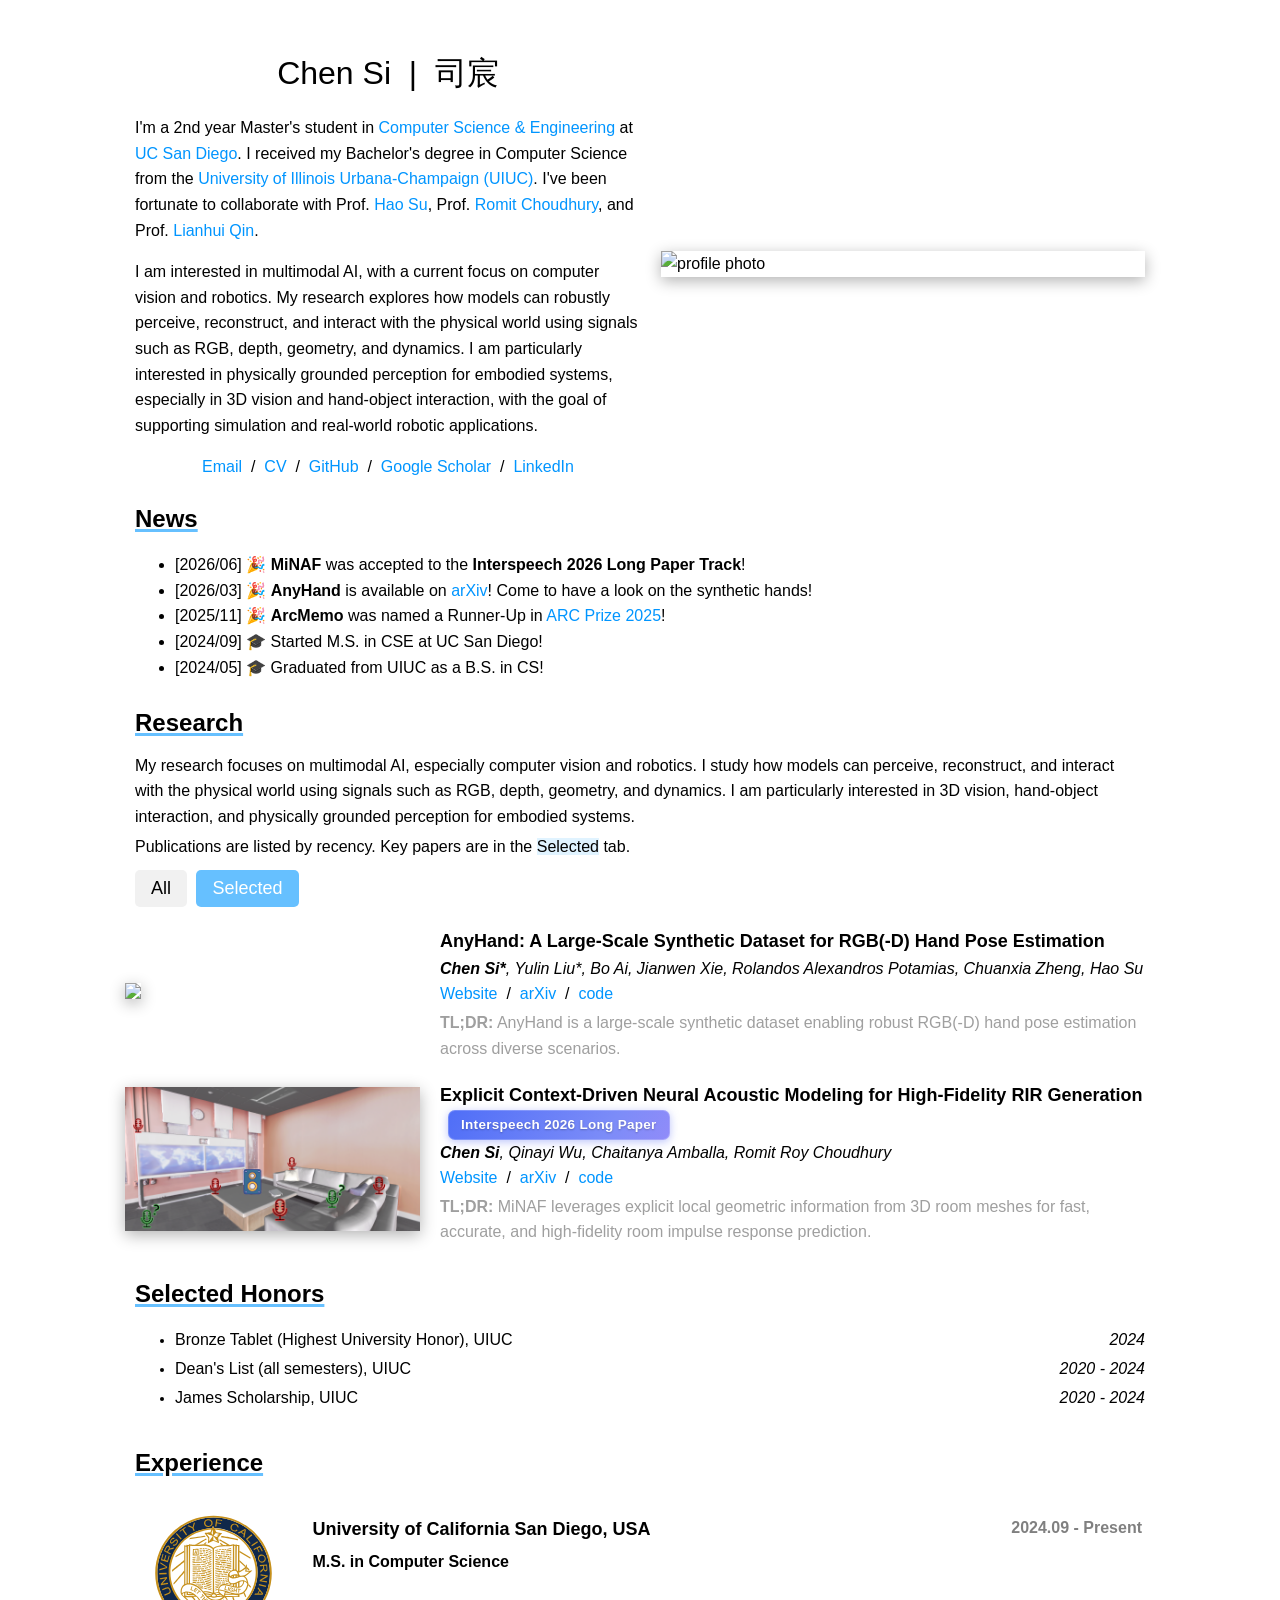
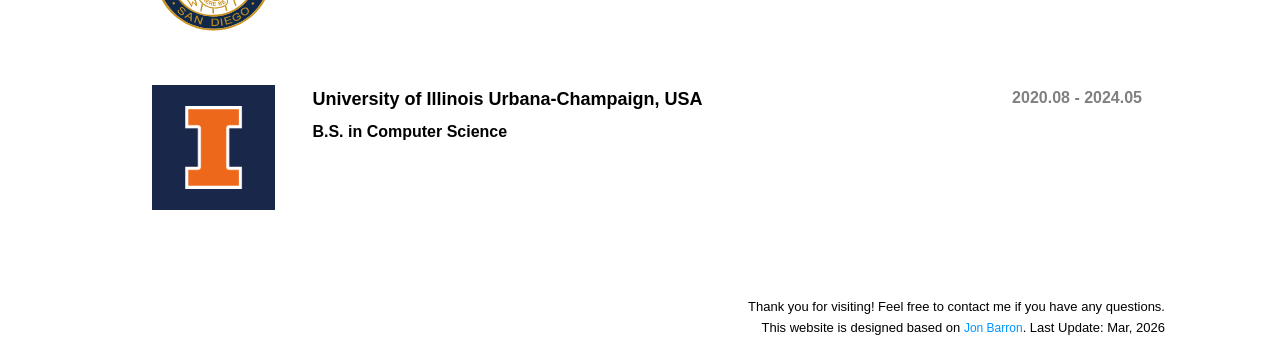
==== index.html @ aae773c6 "Update index.html" ====
<!DOCTYPE HTML>
<html lang="en">
  <head>
    <title>Chen Si</title>
    
    <meta http-equiv="Content-Type" content="text/html; charset=UTF-8">
    <meta name="author" content="Chen Si">
    <meta name="viewport" content="width=1000px, initial-scale=0.8, maximum-scale=2.0, user-scalable=yes">

    <link rel="shortcut icon" href="images/favicon.svg" type="image/svg+xml">
    <link rel="stylesheet" type="text/css" href="stylesheet.css">
    <link rel="stylesheet" href="https://cdnjs.cloudflare.com/ajax/libs/font-awesome/6.0.0-beta3/css/all.min.css">

    <style>
      .filter-container {
        padding-left: 20px;
        margin-bottom: 10px;
      }

      .filter-btn {
        border: none;
        outline: none;
        padding: 8px 16px;
        background-color: #f1f1f1;
        cursor: pointer;
        font-size: 18px;
        margin-right: 5px;
        border-radius: 5px;
        font-family: 'Lato', Verdana, Helvetica, sans-serif;
      }

      .filter-btn:hover {
        background-color: #ddd;
      }

      .filter-btn.active {
        background-color: #66c0ff;
        color: white;
      }
    </style>
  </head>


  <body>
    <table style="width:100%; max-width:1050px; border:0px; border-spacing:0px; border-collapse:separate; margin-left:auto; margin-right:auto;">
      <tbody>
        <tr style="padding:0px">
          <td style="padding:0px">
            
            <!-- Profile -->
            <table style="width:100%; border:0px; border-spacing:0px; border-collapse:separate; margin-left:auto; margin-right:auto;">
              <tbody>
                <tr style="padding:0px">

                  <td style="padding: 20px; width:52%; vertical-align:middle">
                    <p class="webname" style="text-align: center;">
                      Chen Si &nbsp;|&nbsp; 司宸
                    </p>

                    <p>
                      I'm a 2nd year Master's student in <a href="https://cse.ucsd.edu/">Computer Science &amp; Engineering</a> at <a href="https://ucsd.edu/">UC San Diego</a>.
                      I received my Bachelor's degree in Computer Science from the <a href="https://illinois.edu/">University of Illinois Urbana-Champaign (UIUC)</a>.
                      I've been fortunate to collaborate with Prof. <a href="https://scholar.google.com/citations?user=1P8Zu04AAAAJ">Hao Su</a>, Prof. <a href="https://croy.web.engr.illinois.edu/">Romit Choudhury</a>, and Prof. <a href="https://lianhui.ucsd.edu/">Lianhui Qin</a>.
                    </p>

                    <p>
                      I am interested in multimodal AI, with a current focus on computer vision and robotics. 
                      My research explores how models can robustly perceive, reconstruct, and interact with the physical world using signals such as RGB, depth, geometry, and dynamics. 
                      I am particularly interested in physically grounded perception for embodied systems, especially in 3D vision and hand-object interaction, with the goal of supporting simulation and real-world robotic applications.
                    </p>

                    <p style="text-align:center; margin-top: 0px; margin-bottom: 0px;">
                      <script>
                        const user = "chen.si.cse";
                        const domain = "gmail.com";
                        const link = document.createElement("a");
                        link.href = "mailto:" + user + "@" + domain;
                        link.textContent = "Email";
                        document.currentScript.replaceWith(link);
                      </script> &nbsp;/&nbsp;
                      <a href="data/ChenSi-CV.pdf">CV</a> &nbsp;/&nbsp;
                      <a href="https://github.com/chen-si-cs">GitHub</a> &nbsp;/&nbsp;
                      <a href="https://scholar.google.com/citations?user=T4cfGQkAAAAJ">Google Scholar</a> &nbsp;/&nbsp;
                      <a href="https://www.linkedin.com/in/chen-si-780648248/">LinkedIn</a>
                    </p>
                  </td>

                  <!-- <td style="padding: 20px; padding-left: 0px; padding-bottom: 0px; width:20%; max-width:40%">
                    <img 
                    style="width:100%; max-width:100%; object-fit: cover; border-radius: 0%; box-shadow: 0 4px 15px 0 rgba(0, 0, 0, 0.3);" 
                    alt="profile photo" 
                    src="images/Chen_Si_profile.png" 
                    class="hoverZoomLink">
                  </td> -->
                  <td style="padding: 20px; padding-left: 0px; padding-bottom: 0px; width:48%; max-width:48%; vertical-align:middle;">
                    <img
                      style="
                        width:100%;
                        height:auto;
                        object-fit: contain;
                        border-radius: 0%;
                        box-shadow: 0 4px 15px 0 rgba(0, 0, 0, 0.3);
                        display:block;
                      "
                      alt="profile photo"
                      src="images/Chen_Si_Profile.jpg"
                      class="hoverZoomLink">
                  </td>
                </tr>
              </tbody>
            </table>
            
            <!-- News -->
            <table style="width:100%; border:0px; border-spacing:0px; border-collapse:separate; margin-left:auto; margin-right:auto;">
              <tbody>
                <tr>
                  <td style="padding-top: 0px; padding-bottom: 10px; padding-left: 20px; padding-right: 20px; width:100%; vertical-align:middle">
                    <h2><b>News</b></h2>
                    <ul class="news-list">
                      <li>[2026/06] 🎉 <strong>MiNAF</strong> was accepted to the <strong>Interspeech 2026 Long Paper Track</strong>!</li>
                      <li>[2026/03] 🎉 <strong>AnyHand</strong> is available on <a href="https://arxiv.org/abs/2603.25726">arXiv</a>! Come to have a look on the synthetic hands!</li>
                      <li>[2025/11] 🎉 <strong>ArcMemo</strong> was named a Runner-Up in <a href="https://arcprize.org/competitions/2025#:~:text=%22ArcMemo%3A%20Abstract%20Reasoning%20Composition%20with%20Lifelong%20LLM%20Memory%22">ARC Prize 2025</a>!</li>
                      <li> [2024/09] 🎓 Started M.S. in CSE at UC San Diego! </li>
                      <li> [2024/05] 🎓 Graduated from UIUC as a B.S. in CS! </li>
                    </ul>
                  </td>
                </tr>
              </tbody>
            </table>

            <!-- Research -->
            <table style="width:100%; border:0px; border-spacing:0px; border-collapse:separate; margin-left:auto; margin-right:auto;">
              <tbody>
                <tr>
                  <td style="padding-top: 0px; padding-bottom: 0px; padding-left: 20px; padding-right: 20px; width:100%; vertical-align:middle">
                    <h2><b>Research</b></h2>
                    <p style="margin-top: 10px; margin-bottom: 5px;">
                      My research focuses on multimodal AI, especially computer vision and robotics. 
                      I study how models can perceive, reconstruct, and interact with the physical world using signals such as RGB, depth, geometry, and dynamics. 
                      I am particularly interested in 3D vision, hand-object interaction, and physically grounded perception for embodied systems.
                    </p>
                    <p style="margin-top: 0px; margin-bottom: 10px;">
                      Publications are listed by recency. Key papers are in the <span style="background-color: rgba(102, 192, 255, 0.2);">Selected</span> tab.
                    </p>  
                  </td>
                </tr>
              </tbody>
            </table>
            
            <div id="filter-buttons" class="filter-container">
              <button class="filter-btn" onclick="filterSelection('all')"> All</button>
              <button class="filter-btn active" onclick="filterSelection('selected')"> Selected</button>
            </div>


            <table style="width:100%; border:0px; border-spacing:0px; border-collapse:separate; margin-left:auto; margin-right:auto;">
              <tbody>

                <!-- ====== AnyHand ====== -->
                <tr class="paper-row selected">
                  <td style="padding:10px; width:30%; vertical-align:middle">
                    <img src='images/AnyHand_teaser.png' style="width:100%; height:auto; box-shadow: 0 4px 15px 0 rgba(0, 0, 0, 0.3);">
                  </td>

                  <td style="padding:10px; width:70%; vertical-align:middle">
                    <span class="papertitle">
                      AnyHand: A Large-Scale Synthetic Dataset for RGB(-D) Hand Pose Estimation
                    </span>
                    <br>
                    <i>
                      <span class="strong-author">Chen Si*</span>, 
                      <span class="author">Yulin Liu*</span>, 
                      <span class="author">Bo Ai</span>,
                      <span class="author">Jianwen Xie</span>,
                      <span class="author">Rolandos Alexandros Potamias</span>,
                      <span class="author">Chuanxia Zheng</span>,
                      <span class="author">Hao Su</span>
                    </i>
                    <br>
                        
                    <a href="https://chen-si-cs.github.io/projects/AnyHand">Website</a>
                    &nbsp;/&nbsp;
                    <a href="https://arxiv.org/abs/2603.25726">arXiv</a>
                    &nbsp;/&nbsp;
                    <a href="https://github.com/chen-si-cs/AnyHand"> code </a>
                    <br>

                    <div class="TLDR">
                      <strong>TL;DR:</strong> 
                      AnyHand is a large-scale synthetic dataset enabling robust RGB(-D) hand pose estimation across diverse scenarios.
                    </div>
                  </td>
                </tr>
                <!-- ====== END PUBLICATION ====== -->

                <!-- ====== ArcMemo ====== -->
                <tr class="paper-row all">
                  <td style="padding:10px; width:30%; vertical-align:middle">
                    <img src='images/ArcMemo_teaser.png' style="width:100%; height:auto; box-shadow: 0 4px 15px 0 rgba(0, 0, 0, 0.3);">
                  </td>

                  <td style="padding:10px; width:70%; vertical-align:middle">
                    <span class="papertitle">
                      ArcMemo: Abstract Reasoning Composition with Lifelong LLM Memory
                    </span>
                    <br>
                    <i>
                      <span class="author">Matthew Ho</span>, 
                      <span class="strong-author">Chen Si</span>, 
                      <span class="author">Zhaoxiang Feng</span>, 
                      <span class="author">Fangxu Yu</span>,
                      <span class="author">Zhijian Liu</span>,
                      <span class="author">Zhiting Hu</span>,
                      <span class="author">Lianhui Qin</span>
                    </i>
                    <br>
                    <a href="https://arxiv.org/abs/2509.04439">arXiv</a>
                    <br>

                    <div class="TLDR">
                      <strong>TL;DR:</strong> 
                      ArcMemo is a memory-augmented agent framework for ARC that improves puzzle solving by storing, retrieving, and reusing useful intermediate reasoning patterns across tasks.
                    </div>
                  </td>
                </tr>
                <!-- ====== END PUBLICATION ====== -->

                <!-- ====== MiNAF ====== -->
                <tr class="paper-row selected">
                  <td style="padding:10px; width:30%; vertical-align:middle">
                    <img src='images/MiNAF_teaser.png' style="width:100%; height:auto; box-shadow: 0 4px 15px 0 rgba(0, 0, 0, 0.3);">
                  </td>

                  <td style="padding:10px; width:70%; vertical-align:middle">
                    <span class="papertitle">
                      Explicit Context-Driven Neural Acoustic Modeling for High-Fidelity RIR Generation
                    </span>
                    <span class="venue-tab">Interspeech 2026 Long Paper</span>
                    <br>
                    <i>
                      <span class="strong-author">Chen Si</span>, 
                      <span class="author">Qinayi Wu</span>, 
                      <span class="author">Chaitanya Amballa</span>, 
                      <span class="author">Romit Roy Choudhury</span>
                    </i>
                    <br>

                    <a href="https://chen-si-cs.github.io/projects/MiNAF/">Website</a>
                    &nbsp;/&nbsp;
                    <a href="https://arxiv.org/abs/2509.15210">arXiv</a>
                    &nbsp;/&nbsp;
                    <a href="#">code</a>
                    <br>

                    <div class="TLDR">
                      <strong>TL;DR:</strong> 
                      MiNAF leverages explicit local geometric information from 3D room meshes for fast, accurate, and high-fidelity room impulse response prediction.
                    </div>
                  </td>
                </tr>
                <!-- ====== END PUBLICATION ====== -->


                <!-- ====== Coupled management of electric vehicle ====== -->
                <tr class="paper-row all">
                  <td style="padding:10px; width:30%; vertical-align:middle">
                    <img src='images/Coupled_teaser.jpg' style="width:100%; height:auto; box-shadow: 0 4px 15px 0 rgba(0, 0, 0, 0.3);">
                  </td>

                  <td style="padding:10px; width:70%; vertical-align:middle">
                    <span class="papertitle">
                      Coupled management of electric vehicle workplace charging and office building loads
                    </span>
                    <br>
                    <i>
                      <span class="author">Shanshan Liu</span>, 
                      <span class="author">Alex Vlachokostas</span>, 
                      <span class="strong-author">Chen Si</span>, 
                      <span class="author">Eleftheria Kontou</span>
                    </i>
                    <br>

                    <a href="https://doi.org/10.1016/j.trd.2024.104317">Paper</a>
                    <br>

                    <div>
                      <span class="venue"><em>Transportation Research Part D: Transport and Environment, Volume 134, September 2024</em></span>
                    </div>

                    <div class="TLDR">
                      <strong>TL;DR:</strong> 
                      A framework that jointly manages workplace EV charging and office building energy use, showing that smart building controls and optimized charging schedules can cut costs across different U.S. climates.
                    </div>
                  </td>
                </tr>
                <!-- ====== END PUBLICATION ====== -->

              </tbody>
            </table>

            <!-- Filter script -->
            <script data-cfasync="false" src="/cdn-cgi/scripts/5c5dd728/cloudflare-static/email-decode.min.js"></script><script>
              filterSelection("selected"); // Show selected papers by default

              function filterSelection(c) {
                var x, i;
                x = document.getElementsByClassName("paper-row");
                if (c == "all") c = "";
                for (i = 0; i < x.length; i++) {
                  w3RemoveClass(x[i], "show");
                  if (x[i].className.indexOf(c) > -1) w3AddClass(x[i], "show");
                }
              }

              function w3AddClass(element, name) {
                var i, arr1, arr2;
                arr1 = element.className.split(" ");
                arr2 = name.split(" ");
                for (i = 0; i < arr2.length; i++) {
                  if (arr1.indexOf(arr2[i]) == -1) {
                    element.className += " " + arr2[i];
                  }
                }
              }

              function w3RemoveClass(element, name) {
                var i, arr1, arr2;
                arr1 = element.className.split(" ");
                arr2 = name.split(" ");
                for (i = 0; i < arr2.length; i++) {
                  while (arr1.indexOf(arr2[i]) > -1) {
                    arr1.splice(arr1.indexOf(arr2[i]), 1);
                  }
                }
                element.className = arr1.join(" ");
              }
              
              // Add active class to the current control button
              var btnContainer = document.getElementById("filter-buttons");
              var btns = btnContainer.getElementsByClassName("filter-btn");
              for (var i = 0; i < btns.length; i++) {
                btns[i].addEventListener("click", function() {
                  var current = document.getElementsByClassName("active");
                  current[0].className = current[0].className.replace(" active", "");
                  this.className += " active";
                });
              }
              
              // CSS rule to hide/show paper rows
              var styleSheet = document.createElement("style");
              styleSheet.type = "text/css";
              styleSheet.innerText = ".paper-row {display: none;} .show {display: table-row;}";
              document.head.appendChild(styleSheet);
            </script>

            <!-- Honors -->
            <table style="width:100%; border:0px; border-spacing:0px; border-collapse:separate; margin-top: 20px; margin-left:auto; margin-right:auto;">
              <tbody>
                <tr>
                  <td style="padding-top: 0px; padding-bottom: 10px; padding-left: 20px; padding-right: 20px; width:100%; vertical-align:middle">
                    <h2><b>Selected Honors</b></h2>
                    <ul class="award-list">
                      <li>
                        <span style="font-size: 16px;">Bronze Tablet (Highest University Honor), UIUC</span>
                        <span style="font-size: 16px;" class="year"><i>2024</i></span>
                      </li>
                      <li>
                        <span style="font-size: 16px;">Dean's List (all semesters), UIUC</span>
                        <span style="font-size: 16px;" class="year"><i>2020 - 2024</i></span>
                      </li>
                      <li>
                        <span style="font-size: 16px;">James Scholarship, UIUC</span>
                        <span style="font-size: 16px;" class="year"><i>2020 - 2024</i></span>
                      </li>
                    </ul>
                  </td>
                </tr>
              </tbody>
            </table>

            <!-- Experience -->
            <table style="width:100%; border:0px; border-spacing:0px; border-collapse:separate; margin-left:auto; margin-right:auto;">
              <tbody>
                <tr>
                  <td style="padding-top: 10px; padding-bottom: 10px; padding-left: 20px; padding-right: 20px; width:100%; vertical-align:middle">
                    <h2><b>Experience</b></h2>
                  </td>
                </tr>
              </tbody>
            </table>

            <!-- UCSD -->
            <table style="width:98%; margin-left:20px; border:none; padding:0px;">
              <tbody>
                <tr>
                  <td style="padding:15px; width:15%; vertical-align:middle; padding-top:20px;">
                    <img src='images/ucsd-seal.svg' style="width:100%; height:auto;">
                  </td>
                  <td style="padding-top:20px; padding-left:20px; padding-right:20px; padding-bottom: 24px; width:85%; vertical-align:top;">
                    <h3>
                      University of California San Diego, USA
                      <span class="dates">2024.09 - Present</span>
                    </h3>
                    <b>M.S. in Computer Science</b>
                  </td>
                </tr>
              </tbody>
            </table>

            <!-- UIUC -->
            <table style="width:98%; margin-left:20px; border:none; padding:0px;">
              <tbody>
                <tr>
                  <td style="padding:15px; width:15%; vertical-align:middle; padding-top:20px;">
                    <img src='images/UIUC_logo.png' style="width:100%; height:auto;">
                  </td>
                  <td style="padding-top:20px; padding-left:20px; padding-right:20px; width:85%; vertical-align:top;">
                    <h3>
                      University of Illinois Urbana-Champaign, USA
                      <span class="dates">2020.08 - 2024.05</span>
                    </h3>
                    <b>B.S. in Computer Science</b>
                  </td>
                </tr>
              </tbody>
            </table>

            <!-- <script type="text/javascript" id="clustrmaps" 
              src="//clustrmaps.com/map_v2.js?d=vv2S6hZrQ4k5eF4-z1l60viU_av94RjeN069-KVw_X0&cl=ffffff&w=350">
            </script> -->
            <!-- Visitor Map -->
            <div style="text-align:center; margin: 24px 0 10px 0;">
              <!-- Paste your MapMyVisitors embed code here -->
              <script type='text/javascript' id='mapmyvisitors' src='https://mapmyvisitors.com/map.js?cl=ffffff&w=a&t=tt&d=lBoqN_BNN5IZuGaZ-_A2JKpVEtS-_6S_xAhwtsWDgOA'></script>
            </div>

            <!-- Footer -->
            <table style="width:100%; border:0px; border-spacing:0px; border-collapse:separate; margin-left:auto; margin-right:auto;">
              <tbody>
                <tr>
                  <td style="padding:0px">
                    <br>
                    <p style="text-align:right; font-size:small;">
                      Thank you for visiting! Feel free to contact me if you have any questions.
                      <br>
                      This website is designed based on <a href="https://jonbarron.info/" style="font-size: 12px;">Jon Barron</a>.
                      Last Update: Mar, 2026
                    </p>
                  </td>
                </tr>
              </tbody>
            </table>

          </td>
        </tr>
      </tbody>
    </table>
  </body>
</html>
---- stylesheet.css ----
/* latin-ext */
@font-face {
  font-family: 'Lato';
  font-style: italic;
  font-weight: 400;
  src: local('Lato Italic'), local('Lato-Italic'), url(https://fonts.gstatic.com/s/lato/v15/S6u8w4BMUTPHjxsAUi-qNiXg7eU0.woff2) format('woff2');
  unicode-range: U+0100-024F, U+0259, U+1E00-1EFF, U+2020, U+20A0-20AB, U+20AD-20CF, U+2113, U+2C60-2C7F, U+A720-A7FF;
}
/* latin */
@font-face {
  font-family: 'Lato';
  font-style: italic;
  font-weight: 400;
  src: local('Lato Italic'), local('Lato-Italic'), url(https://fonts.gstatic.com/s/lato/v15/S6u8w4BMUTPHjxsAXC-qNiXg7Q.woff2) format('woff2');
  unicode-range: U+0000-00FF, U+0131, U+0152-0153, U+02BB-02BC, U+02C6, U+02DA, U+02DC, U+2000-206F, U+2074, U+20AC, U+2122, U+2191, U+2193, U+2212, U+2215, U+FEFF, U+FFFD;
}
/* latin-ext */
@font-face {
  font-family: 'Lato';
  font-style: italic;
  font-weight: 700;
  src: local('Lato Bold Italic'), local('Lato-BoldItalic'), url(https://fonts.gstatic.com/s/lato/v15/S6u_w4BMUTPHjxsI5wq_FQftx9897sxZ.woff2) format('woff2');
  unicode-range: U+0100-024F, U+0259, U+1E00-1EFF, U+2020, U+20A0-20AB, U+20AD-20CF, U+2113, U+2C60-2C7F, U+A720-A7FF;
}
/* latin */
@font-face {
  font-family: 'Lato';
  font-style: italic;
  font-weight: 700;
  src: local('Lato Bold Italic'), local('Lato-BoldItalic'), url(https://fonts.gstatic.com/s/lato/v15/S6u_w4BMUTPHjxsI5wq_Gwftx9897g.woff2) format('woff2');
  unicode-range: U+0000-00FF, U+0131, U+0152-0153, U+02BB-02BC, U+02C6, U+02DA, U+02DC, U+2000-206F, U+2074, U+20AC, U+2122, U+2191, U+2193, U+2212, U+2215, U+FEFF, U+FFFD;
}
/* latin-ext */
@font-face {
  font-family: 'Lato';
  font-style: normal;
  font-weight: 400;
  src: local('Lato Regular'), local('Lato-Regular'), url(https://fonts.gstatic.com/s/lato/v15/S6uyw4BMUTPHjxAwXiWtFCfQ7A.woff2) format('woff2');
  unicode-range: U+0100-024F, U+0259, U+1E00-1EFF, U+2020, U+20A0-20AB, U+20AD-20CF, U+2113, U+2C60-2C7F, U+A720-A7FF;
}
/* latin */
@font-face {
  font-family: 'Lato';
  font-style: normal;
  font-weight: 400;
  src: local('Lato Regular'), local('Lato-Regular'), url(https://fonts.gstatic.com/s/lato/v15/S6uyw4BMUTPHjx4wXiWtFCc.woff2) format('woff2');
  unicode-range: U+0000-00FF, U+0131, U+0152-0153, U+02BB-02BC, U+02C6, U+02DA, U+02DC, U+2000-206F, U+2074, U+20AC, U+2122, U+2191, U+2193, U+2212, U+2215, U+FEFF, U+FFFD;
}
/* latin-ext */
@font-face {
  font-family: 'Lato';
  font-style: normal;
  font-weight: 700;
  src: local('Lato Bold'), local('Lato-Bold'), url(https://fonts.gstatic.com/s/lato/v15/S6u9w4BMUTPHh6UVSwaPGQ3q5d0N7w.woff2) format('woff2');
  unicode-range: U+0100-024F, U+0259, U+1E00-1EFF, U+2020, U+20A0-20AB, U+20AD-20CF, U+2113, U+2C60-2C7F, U+A720-A7FF;
}
/* latin */
@font-face {
  font-family: 'Lato';
  font-style: normal;
  font-weight: 700;
  src: local('Lato Bold'), local('Lato-Bold'), url(https://fonts.gstatic.com/s/lato/v15/S6u9w4BMUTPHh6UVSwiPGQ3q5d0.woff2) format('woff2');
  unicode-range: U+0000-00FF, U+0131, U+0152-0153, U+02BB-02BC, U+02C6, U+02DA, U+02DC, U+2000-206F, U+2074, U+20AC, U+2122, U+2191, U+2193, U+2212, U+2215, U+FEFF, U+FFFD;
}

/* href */
a {
  color: #0095ff;
  text-decoration: none;
}

a:focus,
a:hover {
  color: #FF9547;
  text-decoration: none;
}

body {
  font-size: 16px;
  line-height: 1.6;
}

tr,
td,
th,
p,
a,
li {
  font-family: 'Lato', Verdana, Helvetica, sans-serif;
  font-size: 16px;
}

h2 {
  margin: 0;
  font-weight: normal;
  font-family: 'Lato', Verdana, Helvetica, sans-serif;
  font-size: 24px;
  text-decoration: underline;
  text-decoration-color: #66c0ff;
  text-decoration-thickness: 3px;
}

h3 {
  margin: 0;
  font-size: 18px;
  font-weight: bold;
  padding-bottom: 6px;
}

.strong-author {
  font-family: 'Lato', Verdana, Helvetica, sans-serif;
  font-size: 16px;
  font-weight: bold;
}

.author {
  font-family: 'Lato', Verdana, Helvetica, sans-serif;
  font-size: 16px;
}

.webname {
  padding-top: 20px;
  margin: 0;
  font-family: 'Lato', Verdana, Helvetica, sans-serif;
  font-size: 32px;
}

.papertitle {
  font-family: 'Lato', Verdana, Helvetica, sans-serif;
  font-size: 18px;
  font-weight: 700;
}

.award-venue {
  color: #ffa03c;
  font-weight: bold;
}

.strong-venue {
  color: #66c0ff;
  font-weight: bold;
}

.venue {
  font-weight: bold;
}

.accepted-venue {
  background-color: #eacef1;
  color: #673797;
  padding: 2px 6px;
  border-radius: 15px;
  font-size: 16px;
  font-weight: bold;
  box-shadow: 0 4px 6px rgba(0, 0, 0, 0.1);
}

.accepted-venue-detail {
  font-weight: bold;
  color: #663399;
}

.TLDR {
  color: #9f9f9f;
  padding-top: 3px;
}

.TLDR strong {
  font-weight: bold;
}

.news-list {
  list-style-type: disc;
  font-size: 14px;
}

.award-list {
  list-style-type: disc;
  font-size: 14px;
}

.award-list li {
  margin-bottom: 3px;
  font-size: 14px;
}

.award-list .year {
  float: right;
}

.dates {
  font-size: 16px;
  color: gray;
  float: right;
}

.venue-tab {
  display: inline-block;
  margin-left: 8px;
  padding: 4px 13px;
  border-radius: 7px;
  background: linear-gradient(120deg, #4f6ef7 0%, #7c8cf8 30%, #a78bfa 55%, #818cf8 80%, #60a5fa 100%);
  background-size: 250% auto;
  color: white;
  font-size: 13.5px;
  font-weight: 700;
  letter-spacing: 0.3px;
  vertical-align: middle;
  white-space: nowrap;
  box-shadow: 0 2px 8px rgba(124, 140, 248, 0.5), 0 0 0 1px rgba(255, 255, 255, 0.2) inset;
  text-shadow: 0 1px 2px rgba(0, 0, 0, 0.25);
  animation: venue-flow 5s ease-in-out infinite;
  transition: transform 0.2s ease, box-shadow 0.2s ease;
}

.venue-tab:hover {
  transform: translateY(-1px) scale(1.05);
  box-shadow: 0 4px 14px rgba(124, 140, 248, 0.65), 0 0 18px rgba(167, 139, 250, 0.45), 0 0 0 1px rgba(255, 255, 255, 0.25) inset;
}

@keyframes venue-flow {
  0%   { background-position: 0% center; }
  50%  { background-position: 100% center; }
  100% { background-position: 0% center; }
}
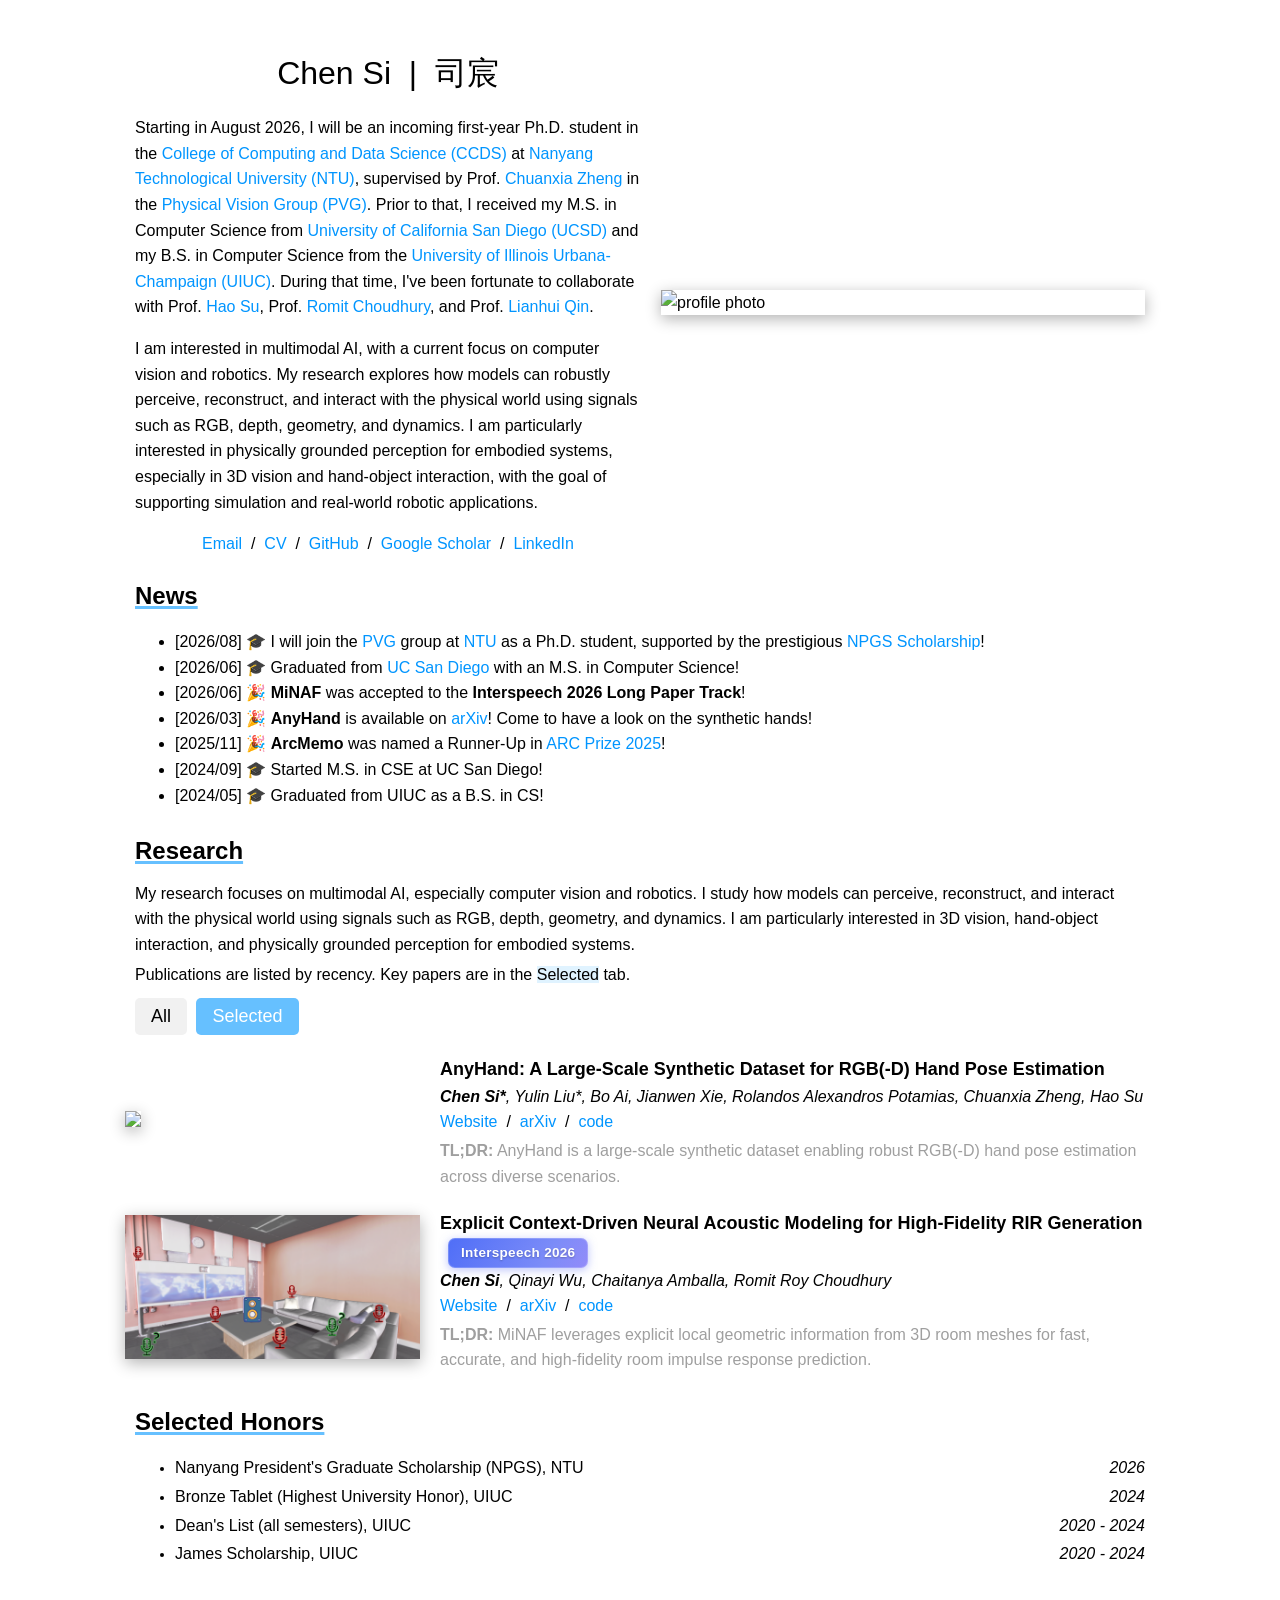
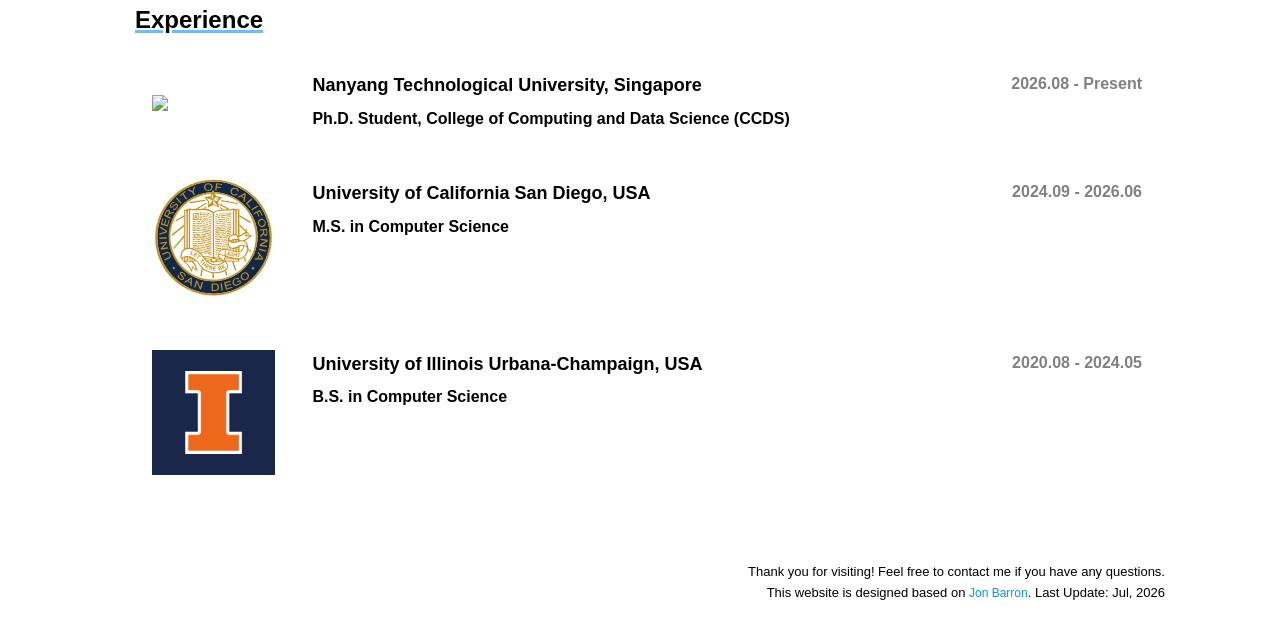
==== commit 197ef891: "update ntu info" ====
--- a/index.html
+++ b/index.html
@@ -58,9 +58,9 @@
                     </p>
 
                     <p>
-                      I'm a 2nd year Master's student in <a href="https://cse.ucsd.edu/">Computer Science &amp; Engineering</a> at <a href="https://ucsd.edu/">UC San Diego</a>.
-                      I received my Bachelor's degree in Computer Science from the <a href="https://illinois.edu/">University of Illinois Urbana-Champaign (UIUC)</a>.
-                      I've been fortunate to collaborate with Prof. <a href="https://scholar.google.com/citations?user=1P8Zu04AAAAJ">Hao Su</a>, Prof. <a href="https://croy.web.engr.illinois.edu/">Romit Choudhury</a>, and Prof. <a href="https://lianhui.ucsd.edu/">Lianhui Qin</a>.
+                      Starting in August 2026, I will be an incoming first-year Ph.D. student in the <a href="https://www.ntu.edu.sg/computing">College of Computing and Data Science (CCDS)</a> at <a href="https://www.ntu.edu.sg/">Nanyang Technological University (NTU)</a>, supervised by Prof. <a href="https://physicalvision.github.io/people/~chuanxia">Chuanxia Zheng</a> in the <a href="https://physicalvision.github.io/">Physical Vision Group (PVG)</a>.
+                      Prior to that, I received my M.S. in Computer Science from <a href="https://ucsd.edu/">University of California San Diego (UCSD)</a> and my B.S. in Computer Science from the <a href="https://illinois.edu/">University of Illinois Urbana-Champaign (UIUC)</a>.
+                      During that time, I've been fortunate to collaborate with Prof. <a href="https://scholar.google.com/citations?user=1P8Zu04AAAAJ">Hao Su</a>, Prof. <a href="https://croy.web.engr.illinois.edu/">Romit Choudhury</a>, and Prof. <a href="https://lianhui.ucsd.edu/">Lianhui Qin</a>.
                     </p>
 
                     <p>
@@ -117,11 +117,13 @@
                   <td style="padding-top: 0px; padding-bottom: 10px; padding-left: 20px; padding-right: 20px; width:100%; vertical-align:middle">
                     <h2><b>News</b></h2>
                     <ul class="news-list">
+                      <li>[2026/08] 🎓 I will join the <a href="https://physicalvision.github.io/">PVG</a> group at <a href="https://www.ntu.edu.sg/">NTU</a> as a Ph.D. student, supported by the prestigious <a href="https://www.ntu.edu.sg/admissions/graduate/financialmatters/scholarships/npgs">NPGS Scholarship</a>!</li>
+                      <li>[2026/06] 🎓 Graduated from <a href="https://ucsd.edu/">UC San Diego</a> with an M.S. in Computer Science!</li>
                       <li>[2026/06] 🎉 <strong>MiNAF</strong> was accepted to the <strong>Interspeech 2026 Long Paper Track</strong>!</li>
                       <li>[2026/03] 🎉 <strong>AnyHand</strong> is available on <a href="https://arxiv.org/abs/2603.25726">arXiv</a>! Come to have a look on the synthetic hands!</li>
                       <li>[2025/11] 🎉 <strong>ArcMemo</strong> was named a Runner-Up in <a href="https://arcprize.org/competitions/2025#:~:text=%22ArcMemo%3A%20Abstract%20Reasoning%20Composition%20with%20Lifelong%20LLM%20Memory%22">ARC Prize 2025</a>!</li>
-                      <li> [2024/09] 🎓 Started M.S. in CSE at UC San Diego! </li>
-                      <li> [2024/05] 🎓 Graduated from UIUC as a B.S. in CS! </li>
+                      <li>[2024/09] 🎓 Started M.S. in CSE at UC San Diego!</li>
+                      <li>[2024/05] 🎓 Graduated from UIUC as a B.S. in CS!</li>
                     </ul>
                   </td>
                 </tr>
@@ -235,7 +237,7 @@
                     <span class="papertitle">
                       Explicit Context-Driven Neural Acoustic Modeling for High-Fidelity RIR Generation
                     </span>
-                    <span class="venue-tab">Interspeech 2026 Long Paper</span>
+                    <span class="venue-tab">Interspeech 2026</span>
                     <br>
                     <i>
                       <span class="strong-author">Chen Si</span>, 
@@ -361,6 +363,10 @@
                     <h2><b>Selected Honors</b></h2>
                     <ul class="award-list">
                       <li>
+                        <span style="font-size: 16px;">Nanyang President's Graduate Scholarship (NPGS), NTU</span>
+                        <span style="font-size: 16px;" class="year"><i>2026</i></span>
+                      </li>
+                      <li>
                         <span style="font-size: 16px;">Bronze Tablet (Highest University Honor), UIUC</span>
                         <span style="font-size: 16px;" class="year"><i>2024</i></span>
                       </li>
@@ -389,6 +395,25 @@
               </tbody>
             </table>
 
+            <!-- NTU -->
+            <table style="width:98%; margin-left:20px; border:none; padding:0px;">
+              <tbody>
+                <tr>
+                  <td style="padding:15px; width:15%; vertical-align:middle; padding-top:20px;">
+                    <img src='images/NTU_logo.png' style="width:100%; height:auto;">
+                  </td>
+                  <td style="padding-top:20px; padding-left:20px; padding-right:20px; padding-bottom: 24px; width:85%; vertical-align:top;">
+                    <h3>
+                      Nanyang Technological University, Singapore
+                      <span class="dates">2026.08 - Present</span>
+                    </h3>
+                    <b>Ph.D. Student, College of Computing and Data Science (CCDS)</b><br>
+                    <!-- <span>Physical Vision Group (PVG), supervised by Prof. <a href="https://physicalvision.github.io/people/~chuanxia">Chuanxia Zheng</a></span> -->
+                  </td>
+                </tr>
+              </tbody>
+            </table>
+
             <!-- UCSD -->
             <table style="width:98%; margin-left:20px; border:none; padding:0px;">
               <tbody>
@@ -399,7 +424,7 @@
                   <td style="padding-top:20px; padding-left:20px; padding-right:20px; padding-bottom: 24px; width:85%; vertical-align:top;">
                     <h3>
                       University of California San Diego, USA
-                      <span class="dates">2024.09 - Present</span>
+                      <span class="dates">2024.09 - 2026.06</span>
                     </h3>
                     <b>M.S. in Computer Science</b>
                   </td>
@@ -444,7 +469,7 @@
                       Thank you for visiting! Feel free to contact me if you have any questions.
                       <br>
                       This website is designed based on <a href="https://jonbarron.info/" style="font-size: 12px;">Jon Barron</a>.
-                      Last Update: Mar, 2026
+                      Last Update: Jul, 2026
                     </p>
                   </td>
                 </tr>
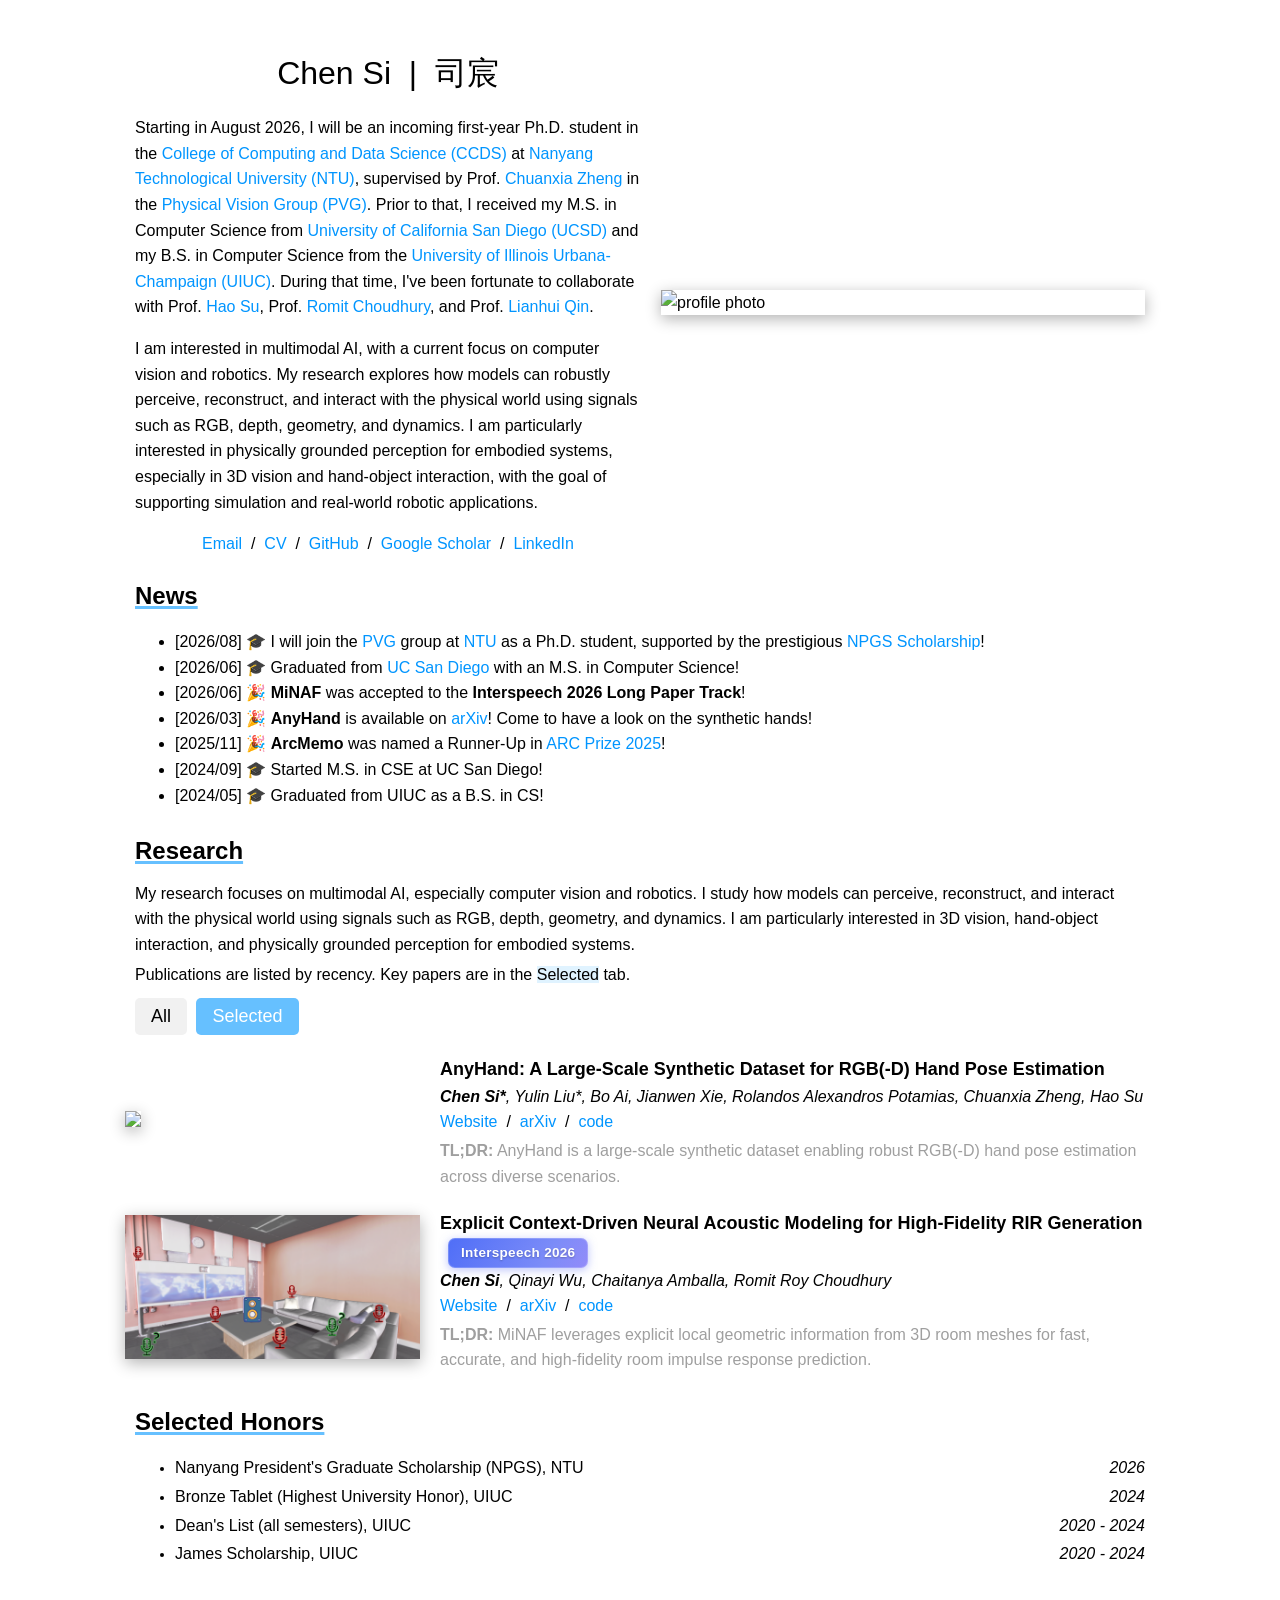
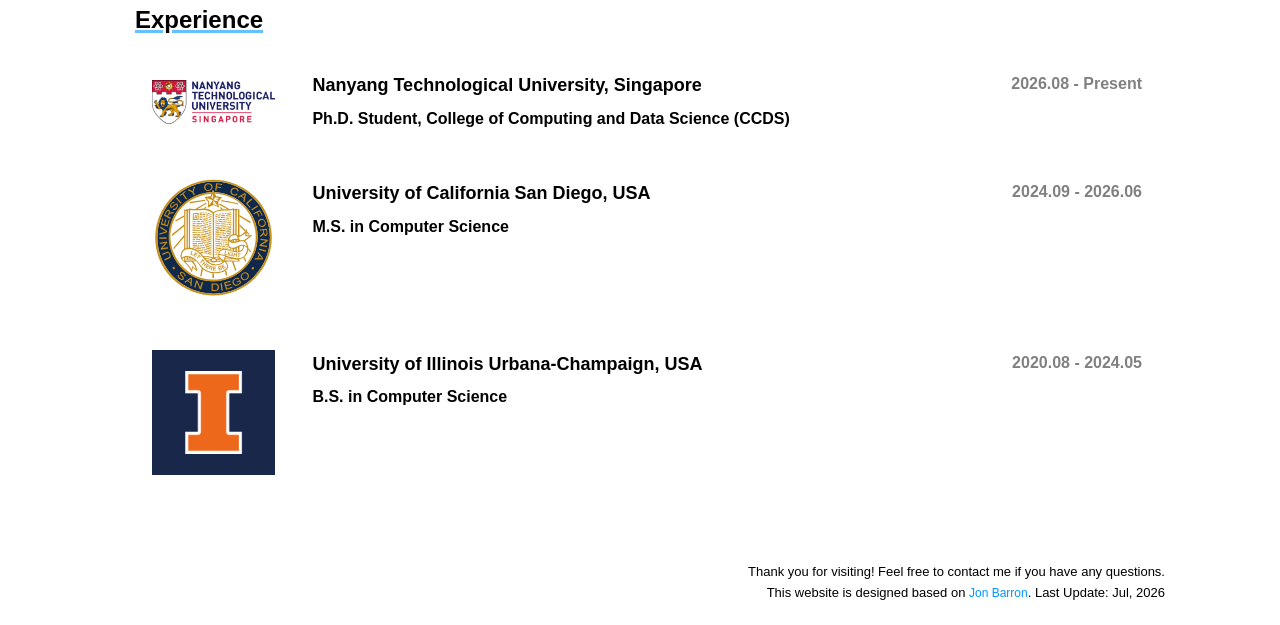
==== commit fa84d5d6: "fix image path" ====
--- a/index.html
+++ b/index.html
@@ -400,7 +400,7 @@
               <tbody>
                 <tr>
                   <td style="padding:15px; width:15%; vertical-align:middle; padding-top:20px;">
-                    <img src='images/NTU_logo.png' style="width:100%; height:auto;">
+                    <img src='images/NTU_Logo.png' style="width:100%; height:auto;">
                   </td>
                   <td style="padding-top:20px; padding-left:20px; padding-right:20px; padding-bottom: 24px; width:85%; vertical-align:top;">
                     <h3>
@@ -408,7 +408,6 @@
                       <span class="dates">2026.08 - Present</span>
                     </h3>
                     <b>Ph.D. Student, College of Computing and Data Science (CCDS)</b><br>
-                    <!-- <span>Physical Vision Group (PVG), supervised by Prof. <a href="https://physicalvision.github.io/people/~chuanxia">Chuanxia Zheng</a></span> -->
                   </td>
                 </tr>
               </tbody>
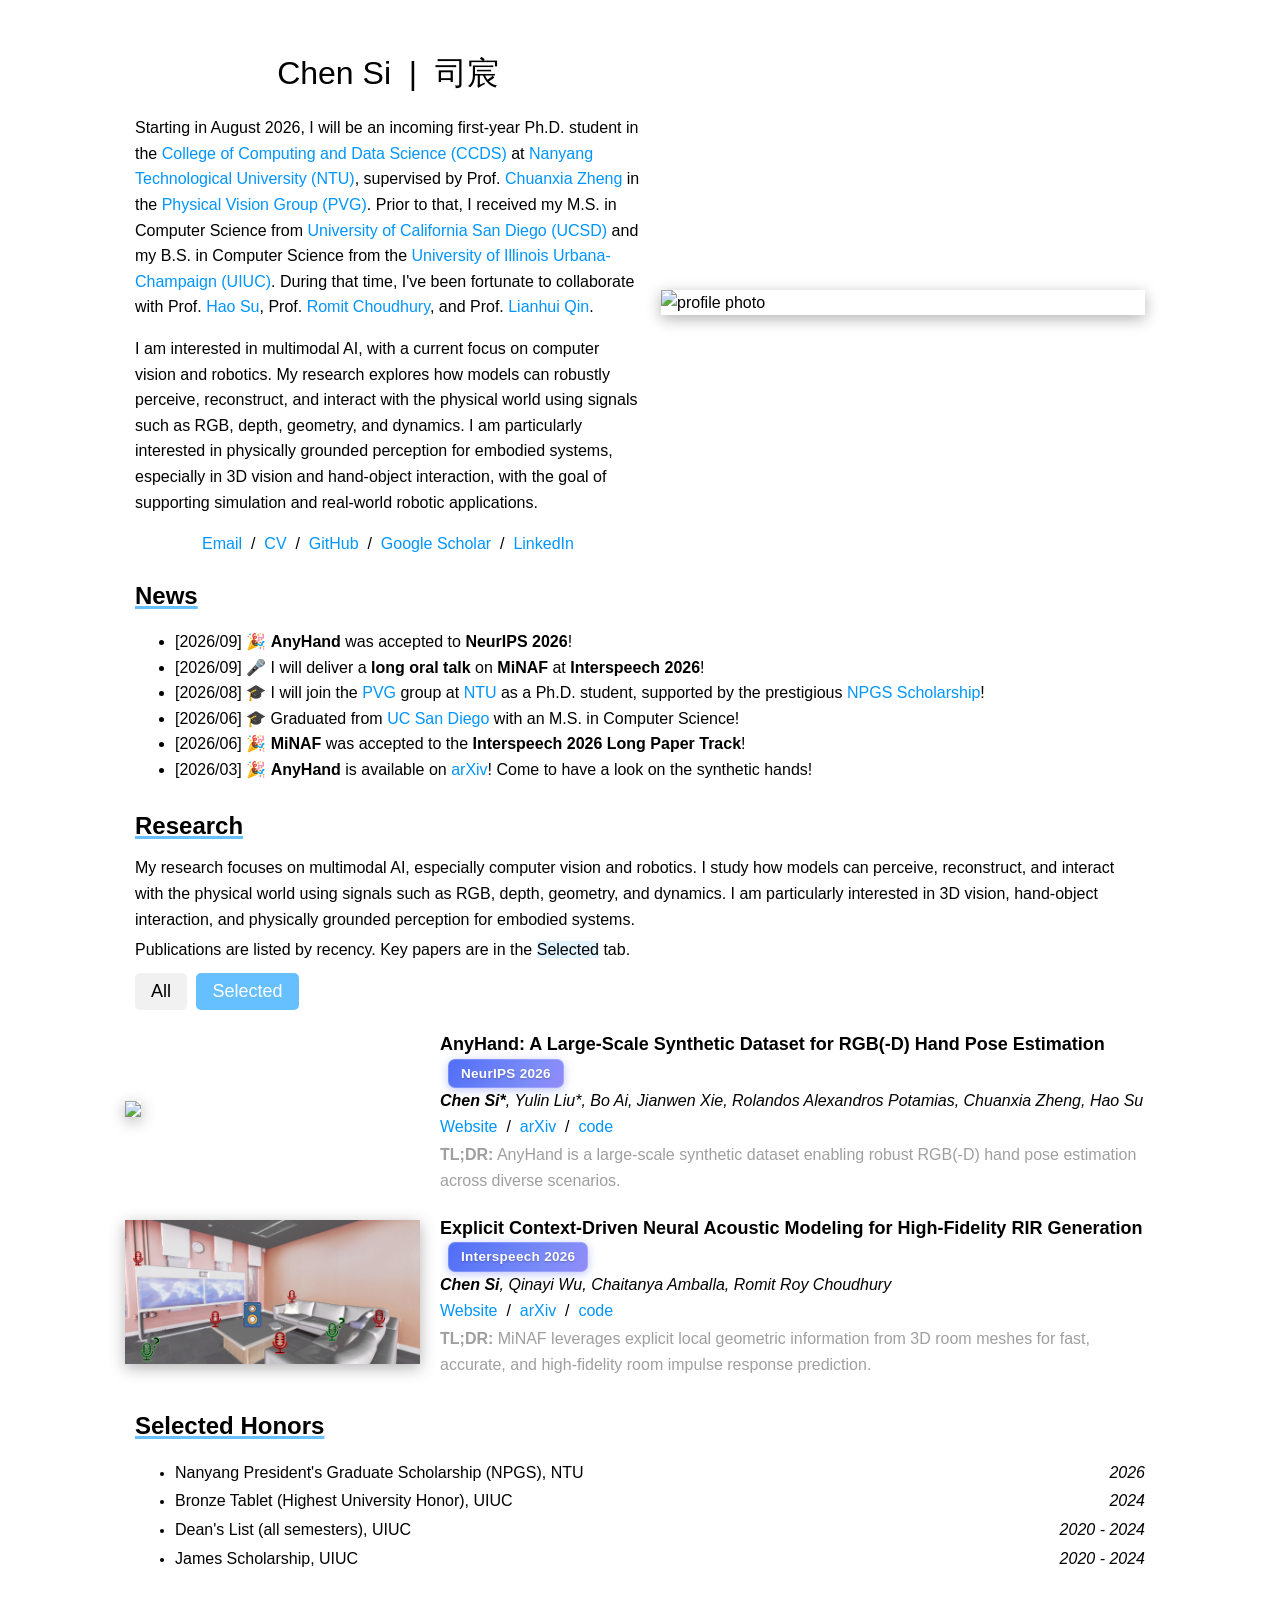
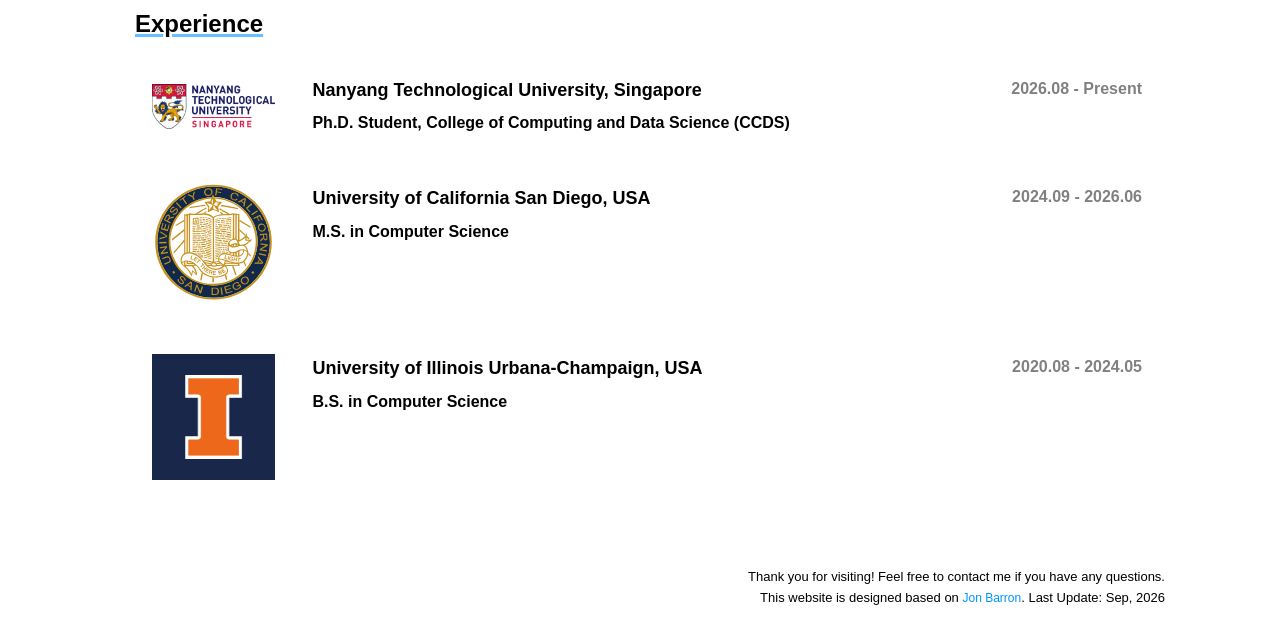
==== commit 1760ad94: "Update publication news and AnyHand venue" ====
--- a/index.html
+++ b/index.html
@@ -117,6 +117,8 @@
                   <td style="padding-top: 0px; padding-bottom: 10px; padding-left: 20px; padding-right: 20px; width:100%; vertical-align:middle">
                     <h2><b>News</b></h2>
                     <ul class="news-list">
+                      <li>[2026/09] 🎉 <strong>AnyHand</strong> was accepted to <strong>NeurIPS 2026</strong>!</li>
+                      <li>[2026/09] 🎤 I will deliver a <strong>long oral talk</strong> on <strong>MiNAF</strong> at <strong>Interspeech 2026</strong>!</li>
                       <li>[2026/08] 🎓 I will join the <a href="https://physicalvision.github.io/">PVG</a> group at <a href="https://www.ntu.edu.sg/">NTU</a> as a Ph.D. student, supported by the prestigious <a href="https://www.ntu.edu.sg/admissions/graduate/financialmatters/scholarships/npgs">NPGS Scholarship</a>!</li>
                       <li>[2026/06] 🎓 Graduated from <a href="https://ucsd.edu/">UC San Diego</a> with an M.S. in Computer Science!</li>
                       <li>[2026/06] 🎉 <strong>MiNAF</strong> was accepted to the <strong>Interspeech 2026 Long Paper Track</strong>!</li>
@@ -168,6 +170,7 @@
                     <span class="papertitle">
                       AnyHand: A Large-Scale Synthetic Dataset for RGB(-D) Hand Pose Estimation
                     </span>
+                    <span class="venue-tab">NeurIPS 2026</span>
                     <br>
                     <i>
                       <span class="strong-author">Chen Si*</span>, 
@@ -468,7 +471,7 @@
                       Thank you for visiting! Feel free to contact me if you have any questions.
                       <br>
                       This website is designed based on <a href="https://jonbarron.info/" style="font-size: 12px;">Jon Barron</a>.
-                      Last Update: Jul, 2026
+                      Last Update: Sep, 2026
                     </p>
                   </td>
                 </tr>
@@ -479,5 +482,23 @@
         </tr>
       </tbody>
     </table>
+    <script>
+      const newsList = document.querySelector('.news-list');
+      const visibleNewsItems = 6;
+
+      function sizeNewsList() {
+        if (!newsList || newsList.children.length <= visibleNewsItems) return;
+
+        newsList.style.maxHeight = 'none';
+        const lastVisibleItem = newsList.children[visibleNewsItems - 1];
+        const visibleHeight = lastVisibleItem.getBoundingClientRect().bottom
+          - newsList.getBoundingClientRect().top;
+        newsList.style.maxHeight = `${Math.ceil(visibleHeight)}px`;
+      }
+
+      sizeNewsList();
+      window.addEventListener('resize', sizeNewsList);
+      document.fonts?.ready.then(sizeNewsList);
+    </script>
   </body>
-</html>+</html>
--- a/stylesheet.css
+++ b/stylesheet.css
@@ -172,6 +172,10 @@
 .news-list {
   list-style-type: disc;
   font-size: 14px;
+  overflow-y: auto;
+  scrollbar-gutter: stable;
+  padding-right: 12px;
+  overscroll-behavior: contain;
 }
 
 .award-list {
@@ -222,4 +226,4 @@
   0%   { background-position: 0% center; }
   50%  { background-position: 100% center; }
   100% { background-position: 0% center; }
-}+}
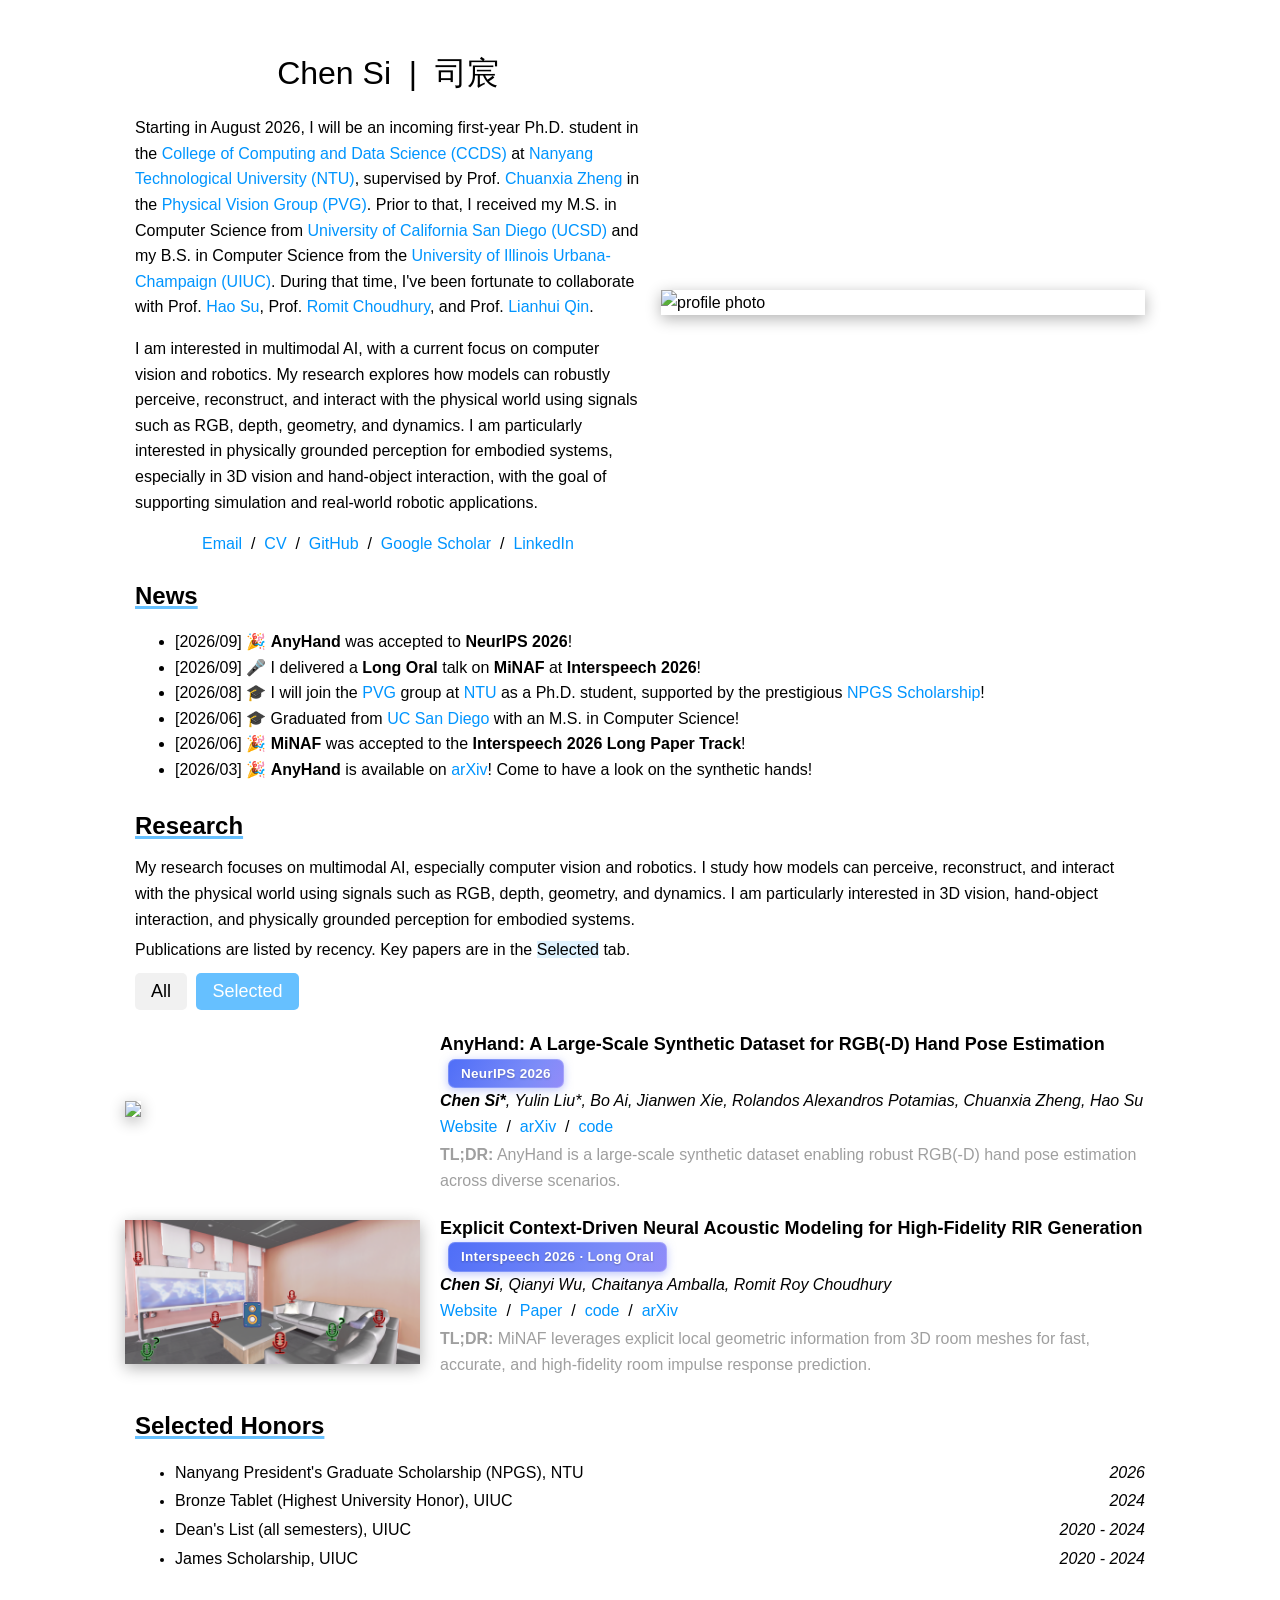
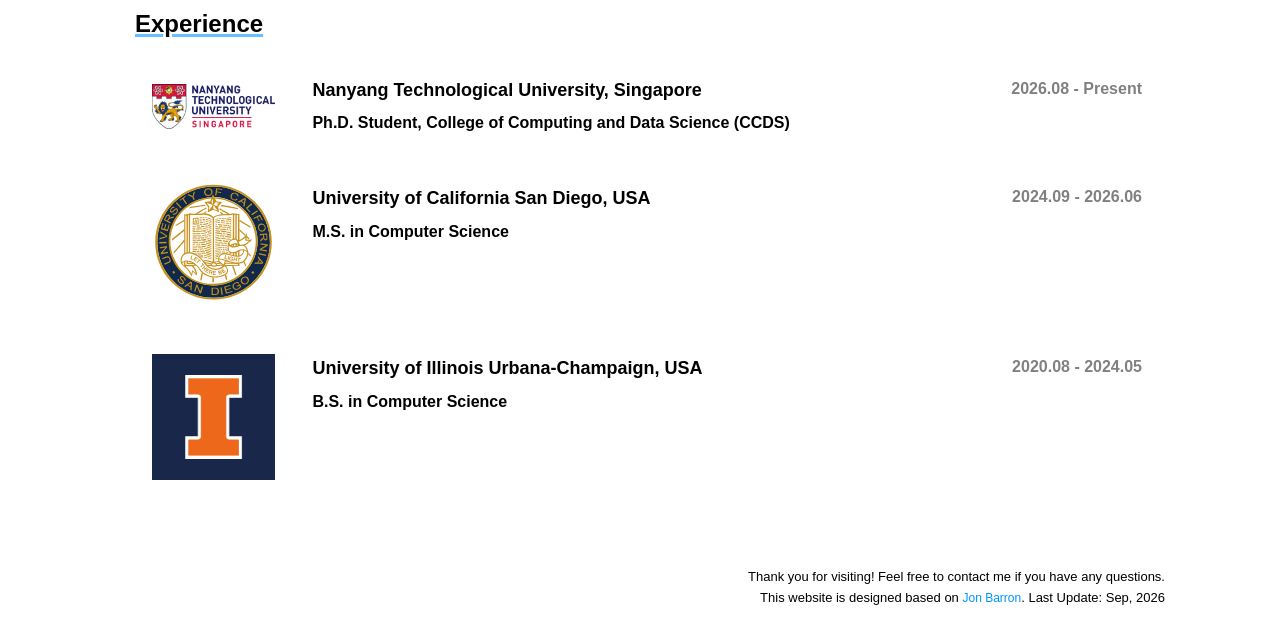
==== commit c97f992b: "update minaf bib" ====
--- a/index.html
+++ b/index.html
@@ -118,7 +118,7 @@
                     <h2><b>News</b></h2>
                     <ul class="news-list">
                       <li>[2026/09] 🎉 <strong>AnyHand</strong> was accepted to <strong>NeurIPS 2026</strong>!</li>
-                      <li>[2026/09] 🎤 I will deliver a <strong>long oral talk</strong> on <strong>MiNAF</strong> at <strong>Interspeech 2026</strong>!</li>
+                      <li>[2026/09] 🎤 I delivered a <strong>Long Oral</strong> talk on <strong>MiNAF</strong> at <strong>Interspeech 2026</strong>!</li>
                       <li>[2026/08] 🎓 I will join the <a href="https://physicalvision.github.io/">PVG</a> group at <a href="https://www.ntu.edu.sg/">NTU</a> as a Ph.D. student, supported by the prestigious <a href="https://www.ntu.edu.sg/admissions/graduate/financialmatters/scholarships/npgs">NPGS Scholarship</a>!</li>
                       <li>[2026/06] 🎓 Graduated from <a href="https://ucsd.edu/">UC San Diego</a> with an M.S. in Computer Science!</li>
                       <li>[2026/06] 🎉 <strong>MiNAF</strong> was accepted to the <strong>Interspeech 2026 Long Paper Track</strong>!</li>
@@ -240,11 +240,11 @@
                     <span class="papertitle">
                       Explicit Context-Driven Neural Acoustic Modeling for High-Fidelity RIR Generation
                     </span>
-                    <span class="venue-tab">Interspeech 2026</span>
+                    <span class="venue-tab">Interspeech 2026 · Long Oral</span>
                     <br>
                     <i>
                       <span class="strong-author">Chen Si</span>, 
-                      <span class="author">Qinayi Wu</span>, 
+                      <span class="author">Qianyi Wu</span>,
                       <span class="author">Chaitanya Amballa</span>, 
                       <span class="author">Romit Roy Choudhury</span>
                     </i>
@@ -252,9 +252,11 @@
 
                     <a href="https://chen-si-cs.github.io/projects/MiNAF/">Website</a>
                     &nbsp;/&nbsp;
+                    <a href="https://www.isca-archive.org/interspeech_2026/si26_interspeech.pdf">Paper</a>
+                    &nbsp;/&nbsp;
+                    <a href="https://github.com/chen-si-cs/MiNAF">code</a>
+                    &nbsp;/&nbsp;
                     <a href="https://arxiv.org/abs/2509.15210">arXiv</a>
-                    &nbsp;/&nbsp;
-                    <a href="#">code</a>
                     <br>
 
                     <div class="TLDR">
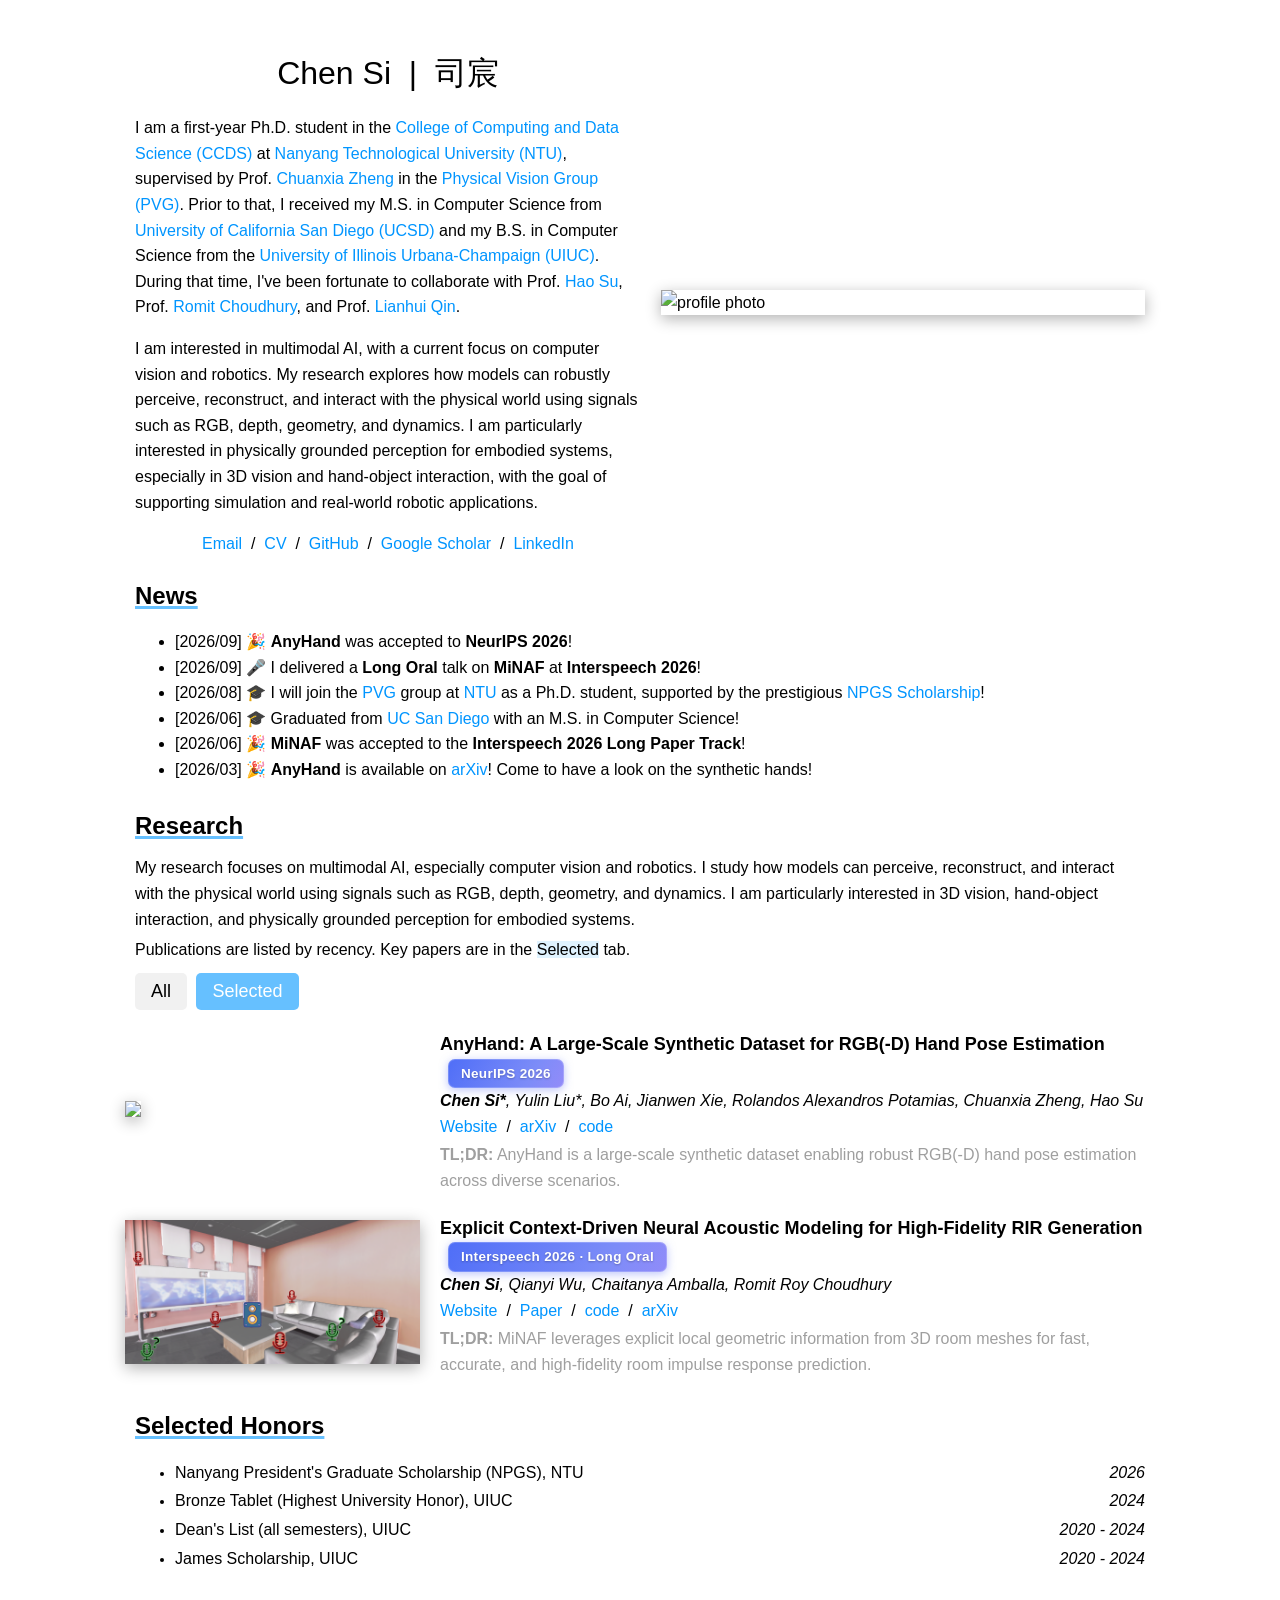
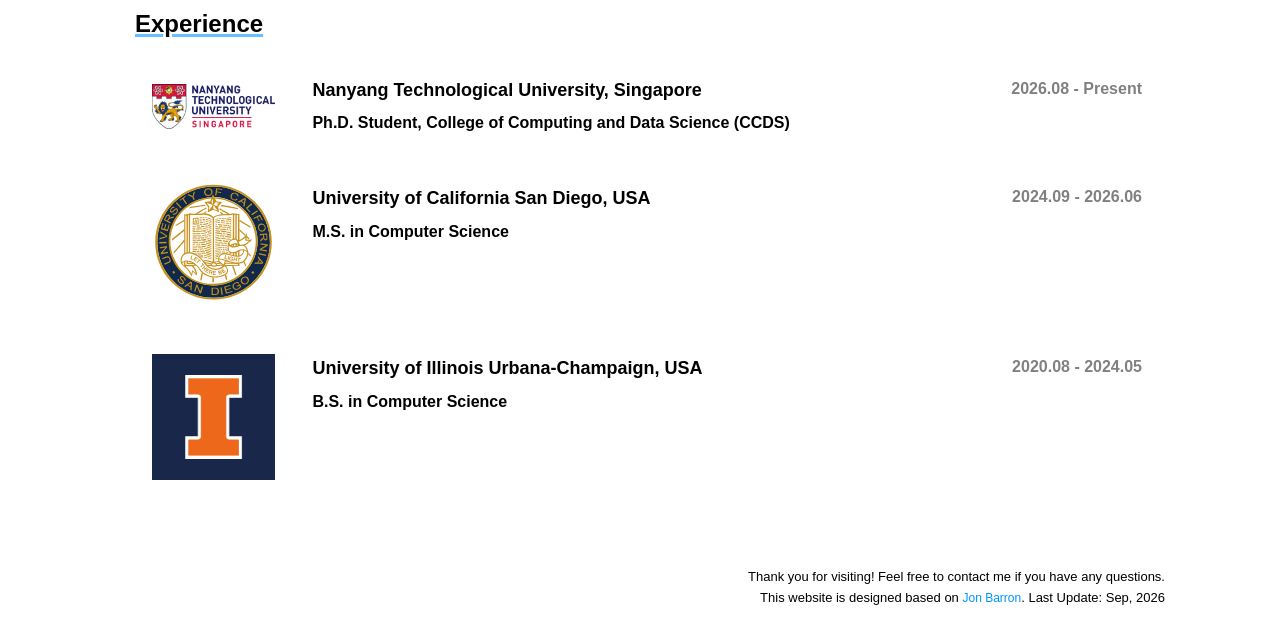
==== commit 87f6bbf9: "x" ====
--- a/index.html
+++ b/index.html
@@ -58,7 +58,7 @@
                     </p>
 
                     <p>
-                      Starting in August 2026, I will be an incoming first-year Ph.D. student in the <a href="https://www.ntu.edu.sg/computing">College of Computing and Data Science (CCDS)</a> at <a href="https://www.ntu.edu.sg/">Nanyang Technological University (NTU)</a>, supervised by Prof. <a href="https://physicalvision.github.io/people/~chuanxia">Chuanxia Zheng</a> in the <a href="https://physicalvision.github.io/">Physical Vision Group (PVG)</a>.
+                      I am a first-year Ph.D. student in the <a href="https://www.ntu.edu.sg/computing">College of Computing and Data Science (CCDS)</a> at <a href="https://www.ntu.edu.sg/">Nanyang Technological University (NTU)</a>, supervised by Prof. <a href="https://physicalvision.github.io/people/~chuanxia">Chuanxia Zheng</a> in the <a href="https://physicalvision.github.io/">Physical Vision Group (PVG)</a>.
                       Prior to that, I received my M.S. in Computer Science from <a href="https://ucsd.edu/">University of California San Diego (UCSD)</a> and my B.S. in Computer Science from the <a href="https://illinois.edu/">University of Illinois Urbana-Champaign (UIUC)</a>.
                       During that time, I've been fortunate to collaborate with Prof. <a href="https://scholar.google.com/citations?user=1P8Zu04AAAAJ">Hao Su</a>, Prof. <a href="https://croy.web.engr.illinois.edu/">Romit Choudhury</a>, and Prof. <a href="https://lianhui.ucsd.edu/">Lianhui Qin</a>.
                     </p>
